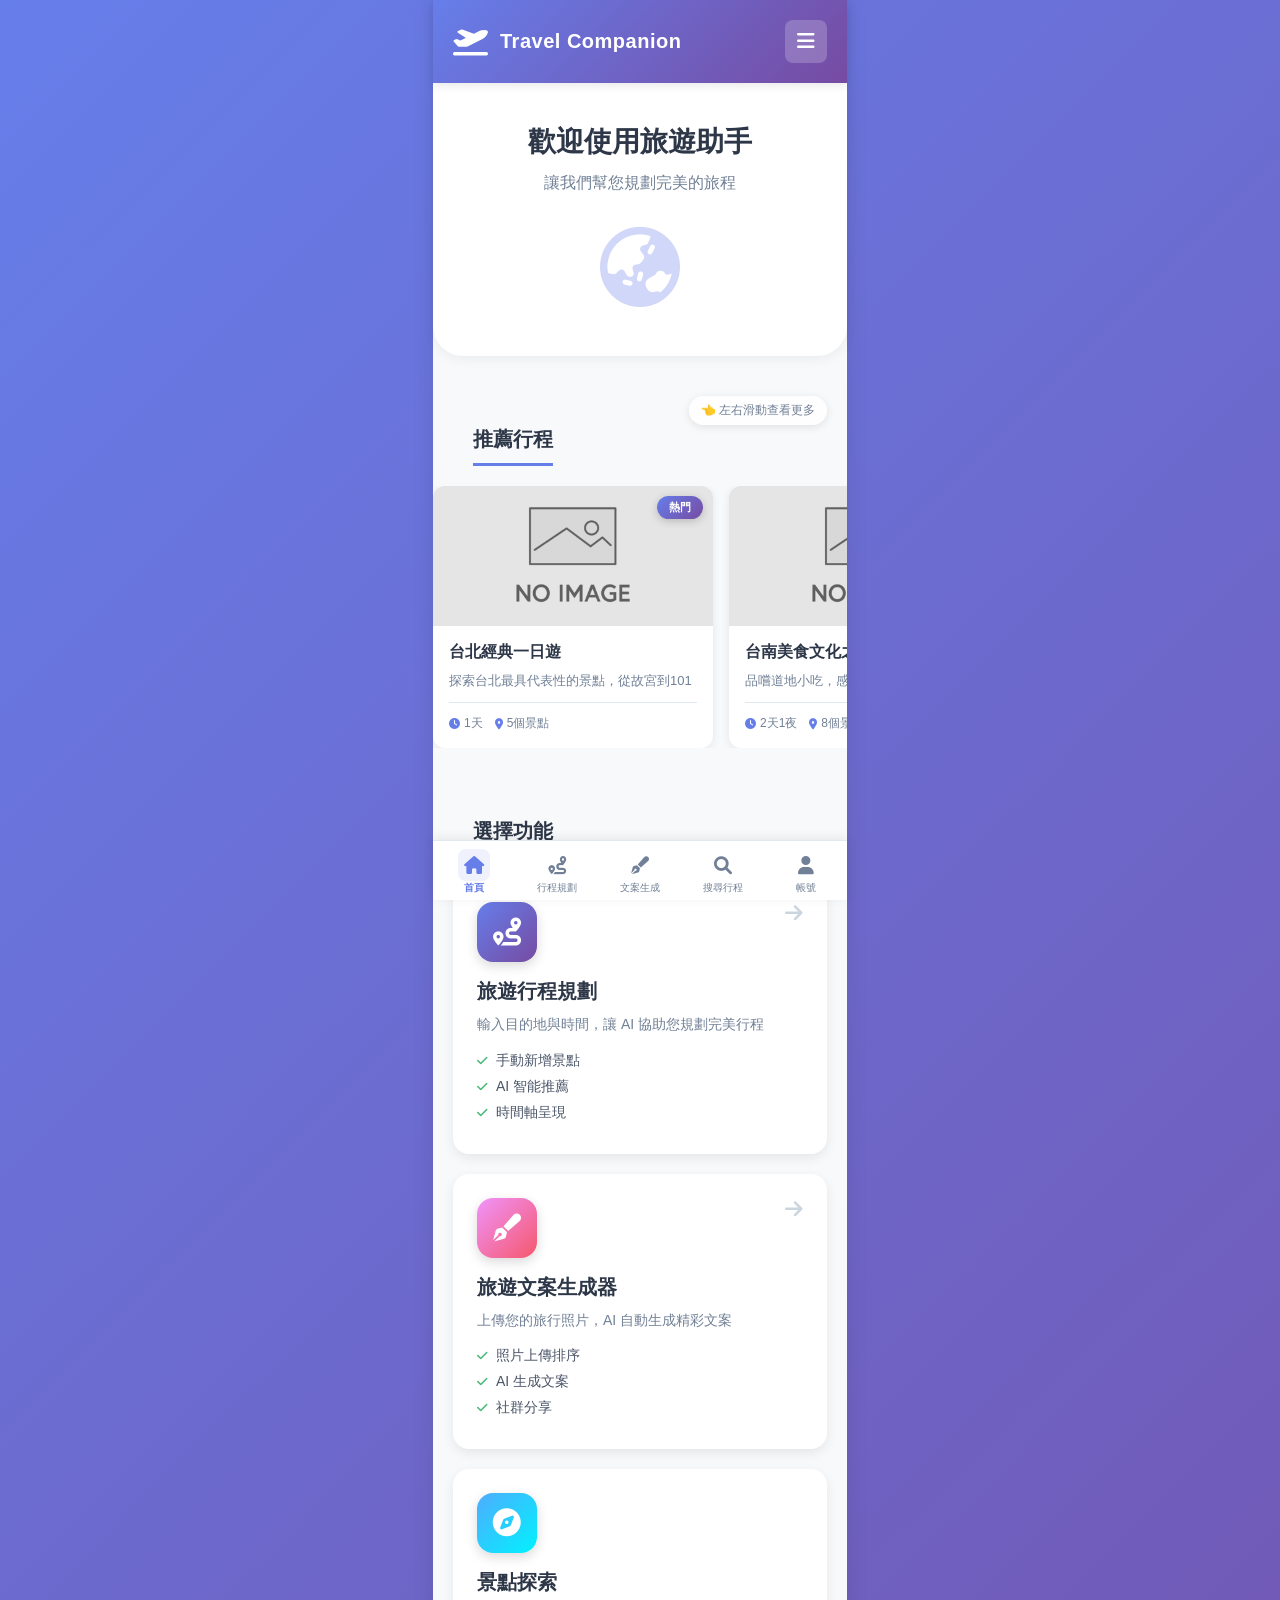
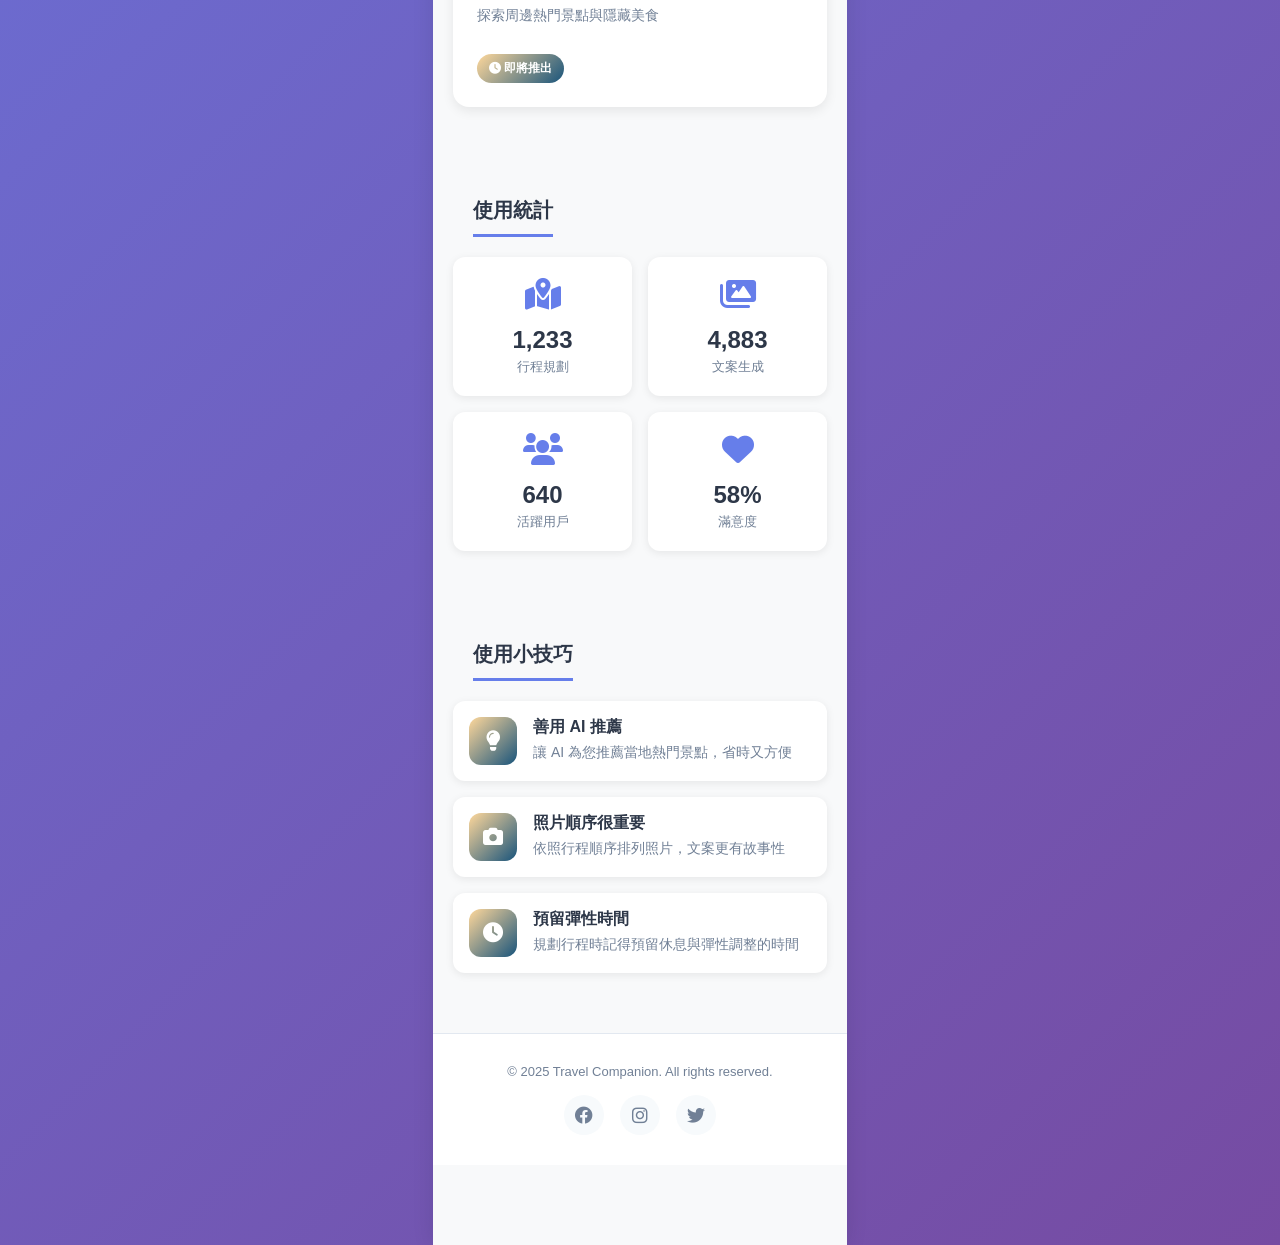
==== index.html @ 9a84eb07 "initial" ====
<!DOCTYPE html>
<html lang="zh-TW">
<head>
    <meta charset="UTF-8">
    <meta name="viewport" content="width=device-width, initial-scale=1.0">
    <title>旅遊助手 - Travel Companion</title>
    <link rel="stylesheet" href="index.css">
    <link href="https://cdnjs.cloudflare.com/ajax/libs/font-awesome/6.0.0/css/all.min.css" rel="stylesheet">
</head>
<body>
    <div class="app-container">
        <!-- Header -->
        <header class="app-header">
            <div class="header-content">
                <div class="logo">
                    <i class="fas fa-plane-departure"></i>
                    <h1>Travel Companion</h1>
                </div>
                <button class="menu-btn">
                    <i class="fas fa-bars"></i>
                </button>
            </div>
        </header>

        <!-- Welcome Section -->
        <section class="welcome-section">
            <div class="welcome-content">
                <h2>歡迎使用旅遊助手</h2>
                <p>讓我們幫您規劃完美的旅程</p>
            </div>
            <div class="welcome-image">
                <i class="fas fa-globe-asia"></i>
            </div>
        </section>

        <!-- Recommended Itineraries Section -->
        <section class="recommended-section">
            <h3 class="section-title">推薦行程</h3>
            <div class="itinerary-cards">
                <!-- Itinerary Card 1 -->
                <div class="itinerary-card">
                    <div class="itinerary-image">
                        <!-- 圖片路徑：可修改為 images/taipei.jpg -->
                        <img src="default.jpeg" alt="台北一日遊">
                        <div class="itinerary-badge">熱門</div>
                    </div>
                    <div class="itinerary-content">
                        <h4>台北經典一日遊</h4>
                        <p class="itinerary-desc">探索台北最具代表性的景點，從故宮到101</p>
                        <div class="itinerary-info">
                            <span class="info-item">
                                <i class="fas fa-clock"></i>
                                1天
                            </span>
                            <span class="info-item">
                                <i class="fas fa-map-marker-alt"></i>
                                5個景點
                            </span>
                        </div>
                    </div>
                </div>

                <!-- Itinerary Card 2 -->
                <div class="itinerary-card">
                    <div class="itinerary-image">
                        <!-- 圖片路徑：可修改為 images/tainan.jpg -->
                        <img src="default.jpeg" alt="台南美食之旅">
                        <div class="itinerary-badge new">新推薦</div>
                    </div>
                    <div class="itinerary-content">
                        <h4>台南美食文化之旅</h4>
                        <p class="itinerary-desc">品嚐道地小吃，感受古都文化魅力</p>
                        <div class="itinerary-info">
                            <span class="info-item">
                                <i class="fas fa-clock"></i>
                                2天1夜
                            </span>
                            <span class="info-item">
                                <i class="fas fa-map-marker-alt"></i>
                                8個景點
                            </span>
                        </div>
                    </div>
                </div>

                <!-- Itinerary Card 3 -->
                <div class="itinerary-card">
                    <div class="itinerary-image">
                        <!-- 圖片路徑：可修改為 images/hualien.jpg -->
                        <img src="default.jpeg" alt="花蓮太魯閣">
                        <div class="itinerary-badge">推薦</div>
                    </div>
                    <div class="itinerary-content">
                        <h4>花蓮太魯閣壯遊</h4>
                        <p class="itinerary-desc">欣賞東台灣的壯麗山水與自然奇景</p>
                        <div class="itinerary-info">
                            <span class="info-item">
                                <i class="fas fa-clock"></i>
                                3天2夜
                            </span>
                            <span class="info-item">
                                <i class="fas fa-map-marker-alt"></i>
                                6個景點
                            </span>
                        </div>
                    </div>
                </div>

                <!-- Itinerary Card 4 -->
                <div class="itinerary-card">
                    <div class="itinerary-image">
                        <!-- 圖片路徑：可修改為 images/alishan.jpg -->
                        <img src="default.jpeg" alt="阿里山日出">
                    </div>
                    <div class="itinerary-content">
                        <h4>阿里山賞日出之旅</h4>
                        <p class="itinerary-desc">在雲海中迎接第一道曙光</p>
                        <div class="itinerary-info">
                            <span class="info-item">
                                <i class="fas fa-clock"></i>
                                2天1夜
                            </span>
                            <span class="info-item">
                                <i class="fas fa-map-marker-alt"></i>
                                4個景點
                            </span>
                        </div>
                    </div>
                </div>

                <!-- Itinerary Card 5 -->
                <div class="itinerary-card">
                    <div class="itinerary-image">
                        <!-- 圖片路徑：可修改為 images/kenting.jpg -->
                        <img src="default.jpeg" alt="墾丁海灘">
                        <div class="itinerary-badge">熱門</div>
                    </div>
                    <div class="itinerary-content">
                        <h4>墾丁陽光沙灘</h4>
                        <p class="itinerary-desc">享受南台灣的熱情陽光與碧海藍天</p>
                        <div class="itinerary-info">
                            <span class="info-item">
                                <i class="fas fa-clock"></i>
                                3天2夜
                            </span>
                            <span class="info-item">
                                <i class="fas fa-map-marker-alt"></i>
                                7個景點
                            </span>
                        </div>
                    </div>
                </div>

                <!-- Itinerary Card 6 -->
                <div class="itinerary-card">
                    <div class="itinerary-image">
                        <!-- 圖片路徑：可修改為 images/sunmoon.jpg -->
                        <img src="default.jpeg" alt="日月潭">
                    </div>
                    <div class="itinerary-content">
                        <h4>日月潭環湖之旅</h4>
                        <p class="itinerary-desc">騎行環湖步道，體驗湖光山色</p>
                        <div class="itinerary-info">
                            <span class="info-item">
                                <i class="fas fa-clock"></i>
                                1天
                            </span>
                            <span class="info-item">
                                <i class="fas fa-map-marker-alt"></i>
                                3個景點
                            </span>
                        </div>
                    </div>
                </div>
            </div>
        </section>

        <!-- Feature Cards -->
        <section class="features-section">
            <h3 class="section-title">選擇功能</h3>
            
            <div class="feature-cards">
                <!-- Trip Planning Card -->
                <div class="feature-card" onclick="navigateTo('plan.html')">
                    <div class="card-icon planning">
                        <i class="fas fa-route"></i>
                    </div>
                    <div class="card-content">
                        <h4>旅遊行程規劃</h4>
                        <p>輸入目的地與時間，讓 AI 協助您規劃完美行程</p>
                        <ul class="feature-list">
                            <li><i class="fas fa-check"></i> 手動新增景點</li>
                            <li><i class="fas fa-check"></i> AI 智能推薦</li>
                            <li><i class="fas fa-check"></i> 時間軸呈現</li>
                        </ul>
                    </div>
                    <div class="card-arrow">
                        <i class="fas fa-arrow-right"></i>
                    </div>
                </div>

                <!-- Content Generator Card -->
                <div class="feature-card" onclick="navigateTo('write.html')">
                    <div class="card-icon writing">
                        <i class="fas fa-pen-fancy"></i>
                    </div>
                    <div class="card-content">
                        <h4>旅遊文案生成器</h4>
                        <p>上傳您的旅行照片，AI 自動生成精彩文案</p>
                        <ul class="feature-list">
                            <li><i class="fas fa-check"></i> 照片上傳排序</li>
                            <li><i class="fas fa-check"></i> AI 生成文案</li>
                            <li><i class="fas fa-check"></i> 社群分享</li>
                        </ul>
                    </div>
                    <div class="card-arrow">
                        <i class="fas fa-arrow-right"></i>
                    </div>
                </div>

                <!-- Coming Soon Card -->
                <div class="feature-card coming-soon">
                    <div class="card-icon explore">
                        <i class="fas fa-compass"></i>
                    </div>
                    <div class="card-content">
                        <h4>景點探索</h4>
                        <p>探索周邊熱門景點與隱藏美食</p>
                        <div class="coming-soon-badge">
                            <i class="fas fa-clock"></i> 即將推出
                        </div>
                    </div>
                </div>
            </div>
        </section>

        <!-- Quick Stats -->
        <section class="stats-section">
            <h3 class="section-title">使用統計</h3>
            <div class="stats-grid">
                <div class="stat-card">
                    <div class="stat-icon">
                        <i class="fas fa-map-marked-alt"></i>
                    </div>
                    <div class="stat-number">1,234</div>
                    <div class="stat-label">行程規劃</div>
                </div>
                
                <div class="stat-card">
                    <div class="stat-icon">
                        <i class="fas fa-images"></i>
                    </div>
                    <div class="stat-number">5,678</div>
                    <div class="stat-label">文案生成</div>
                </div>
                
                <div class="stat-card">
                    <div class="stat-icon">
                        <i class="fas fa-users"></i>
                    </div>
                    <div class="stat-number">890</div>
                    <div class="stat-label">活躍用戶</div>
                </div>
                
                <div class="stat-card">
                    <div class="stat-icon">
                        <i class="fas fa-heart"></i>
                    </div>
                    <div class="stat-number">98%</div>
                    <div class="stat-label">滿意度</div>
                </div>
            </div>
        </section>

        <!-- Tips Section -->
        <section class="tips-section">
            <h3 class="section-title">使用小技巧</h3>
            <div class="tips-container">
                <div class="tip-item">
                    <div class="tip-icon">
                        <i class="fas fa-lightbulb"></i>
                    </div>
                    <div class="tip-content">
                        <h5>善用 AI 推薦</h5>
                        <p>讓 AI 為您推薦當地熱門景點，省時又方便</p>
                    </div>
                </div>
                
                <div class="tip-item">
                    <div class="tip-icon">
                        <i class="fas fa-camera"></i>
                    </div>
                    <div class="tip-content">
                        <h5>照片順序很重要</h5>
                        <p>依照行程順序排列照片，文案更有故事性</p>
                    </div>
                </div>
                
                <div class="tip-item">
                    <div class="tip-icon">
                        <i class="fas fa-clock"></i>
                    </div>
                    <div class="tip-content">
                        <h5>預留彈性時間</h5>
                        <p>規劃行程時記得預留休息與彈性調整的時間</p>
                    </div>
                </div>
            </div>
        </section>

        <!-- Footer -->
        <footer class="app-footer">
            <div class="footer-content">
                <p>&copy; 2025 Travel Companion. All rights reserved.</p>
                <div class="footer-links">
                    <a href="#"><i class="fab fa-facebook"></i></a>
                    <a href="#"><i class="fab fa-instagram"></i></a>
                    <a href="#"><i class="fab fa-twitter"></i></a>
                </div>
            </div>
        </footer>

    </div>

    <!-- Bottom Navigation -->
    <nav class="bottom-nav">
        <div class="nav-item" data-page="home">
            <div class="nav-icon">
                <i class="fas fa-home"></i>
            </div>
            <div class="nav-label">首頁</div>
        </div>
        <div class="nav-item" data-page="plan">
            <div class="nav-icon">
                <i class="fas fa-route"></i>
            </div>
            <div class="nav-label">行程規劃</div>
        </div>
        <div class="nav-item" data-page="write">
            <div class="nav-icon">
                <i class="fas fa-pen-fancy"></i>
            </div>
            <div class="nav-label">文案生成</div>
        </div>
        <div class="nav-item" data-page="search">
            <div class="nav-icon">
                <i class="fas fa-search"></i>
            </div>
            <div class="nav-label">搜尋行程</div>
        </div>
        <div class="nav-item" data-page="account">
            <div class="nav-icon">
                <i class="fas fa-user"></i>
            </div>
            <div class="nav-label">帳號</div>
        </div>
    </nav>

    <script src="index.js"></script>
</body>
</html>
---- index.css ----
/* Reset and Base Styles */
* {
    margin: 0;
    padding: 0;
    box-sizing: border-box;
}

body {
    font-family: -apple-system, BlinkMacSystemFont, 'Segoe UI', 'Roboto', sans-serif;
    background: linear-gradient(135deg, #667eea 0%, #764ba2 100%);
    min-height: 100vh;
    color: #333;
    overflow-x: hidden;
}

.app-container {
    max-width: 414px;
    margin: 0 auto;
    background: #f8f9fa;
    min-height: 100vh;
    box-shadow: 0 0 20px rgba(0, 0, 0, 0.1);
    position: relative;
}

/* Header Styles */
.app-header {
    background: linear-gradient(135deg, #667eea 0%, #764ba2 100%);
    color: white;
    padding: 20px;
    position: sticky;
    top: 0;
    z-index: 100;
    box-shadow: 0 2px 10px rgba(0, 0, 0, 0.1);
}

.header-content {
    display: flex;
    align-items: center;
    justify-content: space-between;
}

.logo {
    display: flex;
    align-items: center;
    gap: 12px;
}

.logo i {
    font-size: 28px;
    animation: float 3s ease-in-out infinite;
}

@keyframes float {
    0%, 100% {
        transform: translateY(0px);
    }
    50% {
        transform: translateY(-10px);
    }
}

.logo h1 {
    font-size: 20px;
    font-weight: 700;
    letter-spacing: 0.5px;
}

.menu-btn {
    background: rgba(255, 255, 255, 0.2);
    border: none;
    color: white;
    font-size: 20px;
    padding: 10px 12px;
    border-radius: 8px;
    cursor: pointer;
    transition: all 0.2s;
}

.menu-btn:hover {
    background: rgba(255, 255, 255, 0.3);
}

/* Welcome Section */
.welcome-section {
    background: white;
    padding: 40px 20px;
    text-align: center;
    border-radius: 0 0 30px 30px;
    box-shadow: 0 4px 12px rgba(0, 0, 0, 0.05);
}

.welcome-content h2 {
    font-size: 28px;
    color: #2d3748;
    margin-bottom: 12px;
    font-weight: 700;
}

.welcome-content p {
    font-size: 16px;
    color: #718096;
    margin-bottom: 30px;
}

.welcome-image {
    font-size: 80px;
    color: #667eea;
    opacity: 0.3;
    animation: rotate 20s linear infinite;
}

@keyframes rotate {
    from {
        transform: rotate(0deg);
    }
    to {
        transform: rotate(360deg);
    }
}

/* Section Title */
.section-title {
    font-size: 20px;
    font-weight: 700;
    color: #2d3748;
    margin: 30px 20px 20px;
    padding-bottom: 10px;
    border-bottom: 3px solid #667eea;
    display: inline-block;
}

/* Feature Cards Section */
.features-section {
    padding: 20px;
}

.feature-cards {
    display: flex;
    flex-direction: column;
    gap: 20px;
}

.feature-card {
    background: white;
    border-radius: 16px;
    padding: 24px;
    box-shadow: 0 4px 12px rgba(0, 0, 0, 0.08);
    cursor: pointer;
    transition: all 0.3s ease;
    position: relative;
    overflow: hidden;
}

.feature-card::before {
    content: '';
    position: absolute;
    top: 0;
    left: 0;
    width: 4px;
    height: 100%;
    background: linear-gradient(to bottom, #667eea, #764ba2);
    transform: scaleY(0);
    transition: transform 0.3s ease;
}

.feature-card:hover {
    transform: translateY(-4px);
    box-shadow: 0 8px 24px rgba(0, 0, 0, 0.12);
}

.feature-card:hover::before {
    transform: scaleY(1);
}

.feature-card.coming-soon {
    opacity: 0.7;
    cursor: not-allowed;
}

.feature-card.coming-soon:hover {
    transform: none;
}

.card-icon {
    width: 60px;
    height: 60px;
    border-radius: 16px;
    display: flex;
    align-items: center;
    justify-content: center;
    font-size: 28px;
    margin-bottom: 16px;
    color: white;
    box-shadow: 0 4px 12px rgba(0, 0, 0, 0.15);
}

.card-icon.planning {
    background: linear-gradient(135deg, #667eea 0%, #764ba2 100%);
}

.card-icon.writing {
    background: linear-gradient(135deg, #f093fb 0%, #f5576c 100%);
}

.card-icon.explore {
    background: linear-gradient(135deg, #4facfe 0%, #00f2fe 100%);
}

.card-content h4 {
    font-size: 20px;
    color: #2d3748;
    margin-bottom: 8px;
    font-weight: 700;
}

.card-content p {
    font-size: 14px;
    color: #718096;
    line-height: 1.6;
    margin-bottom: 16px;
}

.feature-list {
    list-style: none;
    padding: 0;
}

.feature-list li {
    font-size: 14px;
    color: #4a5568;
    margin-bottom: 8px;
    display: flex;
    align-items: center;
    gap: 8px;
}

.feature-list li i {
    color: #48bb78;
    font-size: 12px;
}

.card-arrow {
    position: absolute;
    top: 24px;
    right: 24px;
    font-size: 20px;
    color: #cbd5e0;
    transition: all 0.3s;
}

.feature-card:hover .card-arrow {
    color: #667eea;
    transform: translateX(4px);
}

.coming-soon-badge {
    display: inline-block;
    background: linear-gradient(135deg, #ffd89b 0%, #19547b 100%);
    color: white;
    padding: 6px 12px;
    border-radius: 20px;
    font-size: 12px;
    font-weight: 600;
    margin-top: 12px;
}

/* Stats Section */
.stats-section {
    padding: 20px;
    margin-top: 20px;
}

.stats-grid {
    display: grid;
    grid-template-columns: repeat(2, 1fr);
    gap: 16px;
}

.stat-card {
    background: white;
    border-radius: 12px;
    padding: 20px;
    text-align: center;
    box-shadow: 0 2px 8px rgba(0, 0, 0, 0.08);
    transition: all 0.3s;
}

.stat-card:hover {
    transform: translateY(-2px);
    box-shadow: 0 4px 12px rgba(0, 0, 0, 0.12);
}

.stat-icon {
    font-size: 32px;
    color: #667eea;
    margin-bottom: 12px;
}

.stat-number {
    font-size: 24px;
    font-weight: 700;
    color: #2d3748;
    margin-bottom: 4px;
}

.stat-label {
    font-size: 13px;
    color: #718096;
}

/* Recommended Itineraries Section */
.recommended-section {
    padding: 20px;
    margin-top: 20px;
    position: relative;
}

.recommended-section::after {
    content: '👈 左右滑動查看更多';
    position: absolute;
    top: 20px;
    right: 20px;
    font-size: 12px;
    color: #718096;
    background: rgba(255, 255, 255, 0.9);
    padding: 6px 12px;
    border-radius: 20px;
    box-shadow: 0 2px 8px rgba(0, 0, 0, 0.1);
    pointer-events: none;
    animation: pulse 2s infinite;
    display: block;
}

@media (max-width: 768px) {
    .recommended-section::after {
        content: '👆 左右滑動';
        top: auto;
        bottom: -40px;
        right: 50%;
        transform: translateX(50%);
        font-size: 11px;
    }
}

.itinerary-cards {
    display: flex;
    gap: 16px;
    overflow-x: auto;
    scroll-behavior: smooth;
    padding: 0 20px;
    margin: 0 -20px;
    /* 隱藏滾動條但保持功能 */
    scrollbar-width: none; /* Firefox */
    -ms-overflow-style: none; /* IE and Edge */
    /* 改善觸摸滾動體驗 */
    -webkit-overflow-scrolling: touch;
    scroll-snap-type: x mandatory;
}

.itinerary-cards::-webkit-scrollbar {
    display: none; /* Chrome, Safari and Opera */
}

.itinerary-card {
    background: white;
    border-radius: 12px;
    overflow: hidden;
    box-shadow: 0 2px 8px rgba(0, 0, 0, 0.08);
    transition: all 0.3s;
    cursor: pointer;
    animation: fadeIn 0.6s ease-out backwards;
    flex: 0 0 280px; /* 固定寬度，讓卡片更寬 */
    min-width: 280px;
    /* 改善觸摸體驗 */
    scroll-snap-align: start;
    user-select: none;
    -webkit-user-select: none;
}

.itinerary-card:hover {
    transform: translateY(-4px);
    box-shadow: 0 6px 16px rgba(0, 0, 0, 0.15);
}

.itinerary-image {
    position: relative;
    width: 100%;
    height: 140px;
    overflow: hidden;
}

.itinerary-image img {
    width: 100%;
    height: 100%;
    object-fit: cover;
    transition: transform 0.3s;
}

.itinerary-card:hover .itinerary-image img {
    transform: scale(1.1);
}

.itinerary-badge {
    position: absolute;
    top: 10px;
    right: 10px;
    background: linear-gradient(135deg, #667eea 0%, #764ba2 100%);
    color: white;
    padding: 4px 12px;
    border-radius: 12px;
    font-size: 11px;
    font-weight: 600;
    box-shadow: 0 2px 8px rgba(0, 0, 0, 0.2);
}

.itinerary-badge.new {
    background: linear-gradient(135deg, #f093fb 0%, #f5576c 100%);
}

.itinerary-content {
    padding: 16px;
}

.itinerary-content h4 {
    font-size: 16px;
    color: #2d3748;
    margin-bottom: 8px;
    font-weight: 700;
    line-height: 1.3;
}

.itinerary-desc {
    font-size: 13px;
    color: #718096;
    line-height: 1.5;
    margin-bottom: 12px;
    /* 現代瀏覽器支援 */
    display: -webkit-box;
    -webkit-line-clamp: 2;
    -webkit-box-orient: vertical;
    /* Firefox 備用 */
    display: -moz-box;
    -moz-box-orient: vertical;
    /* 標準屬性 (未來支援) */
    line-clamp: 2;
    box-orient: vertical;
    overflow: hidden;
    /* 確保文字截斷正常工作 */
    word-wrap: break-word;
    hyphens: auto;
}

.itinerary-info {
    display: flex;
    gap: 12px;
    padding-top: 12px;
    border-top: 1px solid #e2e8f0;
}

.info-item {
    display: flex;
    align-items: center;
    gap: 4px;
    font-size: 12px;
    color: #718096;
}

.info-item i {
    color: #667eea;
    font-size: 11px;
}

/* Animation delays for itinerary cards */
.itinerary-card:nth-child(1) {
    animation-delay: 0.1s;
}

.itinerary-card:nth-child(2) {
    animation-delay: 0.2s;
}

.itinerary-card:nth-child(3) {
    animation-delay: 0.3s;
}

.itinerary-card:nth-child(4) {
    animation-delay: 0.4s;
}

.itinerary-card:nth-child(5) {
    animation-delay: 0.5s;
}

.itinerary-card:nth-child(6) {
    animation-delay: 0.6s;
}

/* Tips Section */
.tips-section {
    padding: 20px;
    margin-top: 20px;
}

.tips-container {
    display: flex;
    flex-direction: column;
    gap: 16px;
}

.tip-item {
    background: white;
    border-radius: 12px;
    padding: 16px;
    display: flex;
    gap: 16px;
    box-shadow: 0 2px 8px rgba(0, 0, 0, 0.08);
    transition: all 0.3s;
}

.tip-item:hover {
    transform: translateX(4px);
    box-shadow: 0 4px 12px rgba(0, 0, 0, 0.12);
}

.tip-icon {
    width: 48px;
    height: 48px;
    background: linear-gradient(135deg, #ffd89b 0%, #19547b 100%);
    border-radius: 12px;
    display: flex;
    align-items: center;
    justify-content: center;
    font-size: 20px;
    color: white;
    flex-shrink: 0;
}

.tip-content h5 {
    font-size: 16px;
    color: #2d3748;
    margin-bottom: 4px;
    font-weight: 600;
}

.tip-content p {
    font-size: 14px;
    color: #718096;
    line-height: 1.5;
}

/* Footer */
.app-footer {
    background: white;
    padding: 30px 20px;
    margin-top: 40px;
    border-top: 1px solid #e2e8f0;
}

.footer-content {
    text-align: center;
}

.footer-content p {
    font-size: 13px;
    color: #718096;
    margin-bottom: 16px;
}

.footer-links {
    display: flex;
    justify-content: center;
    gap: 16px;
}

.footer-links a {
    width: 40px;
    height: 40px;
    background: #f7fafc;
    border-radius: 50%;
    display: flex;
    align-items: center;
    justify-content: center;
    font-size: 18px;
    color: #718096;
    text-decoration: none;
    transition: all 0.3s;
}

.footer-links a:hover {
    background: linear-gradient(135deg, #667eea 0%, #764ba2 100%);
    color: white;
    transform: translateY(-2px);
}

/* Animations */
@keyframes fadeIn {
    from {
        opacity: 0;
        transform: translateY(20px);
    }
    to {
        opacity: 1;
        transform: translateY(0);
    }
}

.feature-card,
.stat-card,
.tip-item {
    animation: fadeIn 0.6s ease-out backwards;
}

.feature-card:nth-child(1) {
    animation-delay: 0.1s;
}

.feature-card:nth-child(2) {
    animation-delay: 0.2s;
}

.feature-card:nth-child(3) {
    animation-delay: 0.3s;
}

.stat-card:nth-child(1) {
    animation-delay: 0.1s;
}

.stat-card:nth-child(2) {
    animation-delay: 0.2s;
}

.stat-card:nth-child(3) {
    animation-delay: 0.3s;
}

.stat-card:nth-child(4) {
    animation-delay: 0.4s;
}

.tip-item:nth-child(1) {
    animation-delay: 0.1s;
}

.tip-item:nth-child(2) {
    animation-delay: 0.2s;
}

.tip-item:nth-child(3) {
    animation-delay: 0.3s;
}

/* Responsive Design */
@media (max-width: 480px) {
    .app-container {
        max-width: 100%;
    }
    
    .welcome-content h2 {
        font-size: 24px;
    }
    
    .welcome-image {
        font-size: 60px;
    }
    
    .card-content h4 {
        font-size: 18px;
    }
    
    .stats-grid {
        grid-template-columns: 1fr;
    }
    
    .stat-card {
        padding: 16px;
    }
    
    .itinerary-cards {
        grid-template-columns: 1fr;
        gap: 12px;
        overflow-x: auto;
        scroll-behavior: smooth;
        padding: 0 20px;
        margin: 0 -20px;
        /* 手機版保持橫向滾動 */
        scrollbar-width: none;
        -ms-overflow-style: none;
    }
    
    .itinerary-cards::-webkit-scrollbar {
        display: none;
    }
    
    .itinerary-card {
        flex: 0 0 240px;
        min-width: 240px;
        scroll-snap-align: start;
    }
    
    .itinerary-image {
        height: 160px;
    }
}

/* Loading Animation */
@keyframes spin {
    from {
        transform: rotate(0deg);
    }
    to {
        transform: rotate(360deg);
    }
}

/* Pulse Effect */
@keyframes pulse {
    0%, 100% {
        opacity: 1;
    }
    50% {
        opacity: 0.7;
    }
}

/* Scroll Behavior */
html {
    scroll-behavior: smooth;
}

/* Selection Style */
::selection {
    background: #667eea;
    color: white;
}

::-moz-selection {
    background: #667eea;
    color: white;
}

/* Bottom Navigation */
.bottom-nav {
    position: fixed;
    bottom: 0;
    left: 50%;
    transform: translateX(-50%);
    width: 100%;
    max-width: 414px;
    background: white;
    border-top: 1px solid #e2e8f0;
    box-shadow: 0 -2px 10px rgba(0, 0, 0, 0.08);
    z-index: 10000;
    display: flex;
    justify-content: space-around;
    align-items: center;
    padding: 8px 0;
    height: 60px;
}

.nav-item {
    display: flex;
    flex-direction: column;
    align-items: center;
    justify-content: center;
    padding: 4px;
    cursor: pointer;
    transition: all 0.2s;
    border-radius: 8px;
    min-width: 60px;
    position: relative;
}

.nav-item:hover {
    background: rgba(102, 126, 234, 0.1);
}

.nav-item.active {
    color: #667eea;
}

.nav-item.active .nav-icon {
    background: rgba(102, 126, 234, 0.1);
    color: #667eea;
}

.nav-icon {
    width: 32px;
    height: 32px;
    border-radius: 8px;
    display: flex;
    align-items: center;
    justify-content: center;
    font-size: 18px;
    color: #718096;
    transition: all 0.2s;
    margin-bottom: 2px;
}

.nav-label {
    font-size: 10px;
    color: #718096;
    font-weight: 500;
    text-align: center;
    line-height: 1;
    transition: all 0.2s;
}

.nav-item.active .nav-label {
    color: #667eea;
    font-weight: 600;
}

/* Adjust body padding for bottom nav */
.app-container {
    padding-bottom: 80px; /* Space for bottom nav */
}

/* Responsive adjustments for bottom nav */
@media (max-width: 480px) {
    .bottom-nav {
        max-width: 100%;
        left: 50%;
        transform: translateX(-50%);
    }
    
    .nav-item {
        min-width: 50px;
    }
    
    .nav-icon {
        width: 28px;
        height: 28px;
        font-size: 16px;
    }
    
    .nav-label {
        font-size: 9px;
    }
}
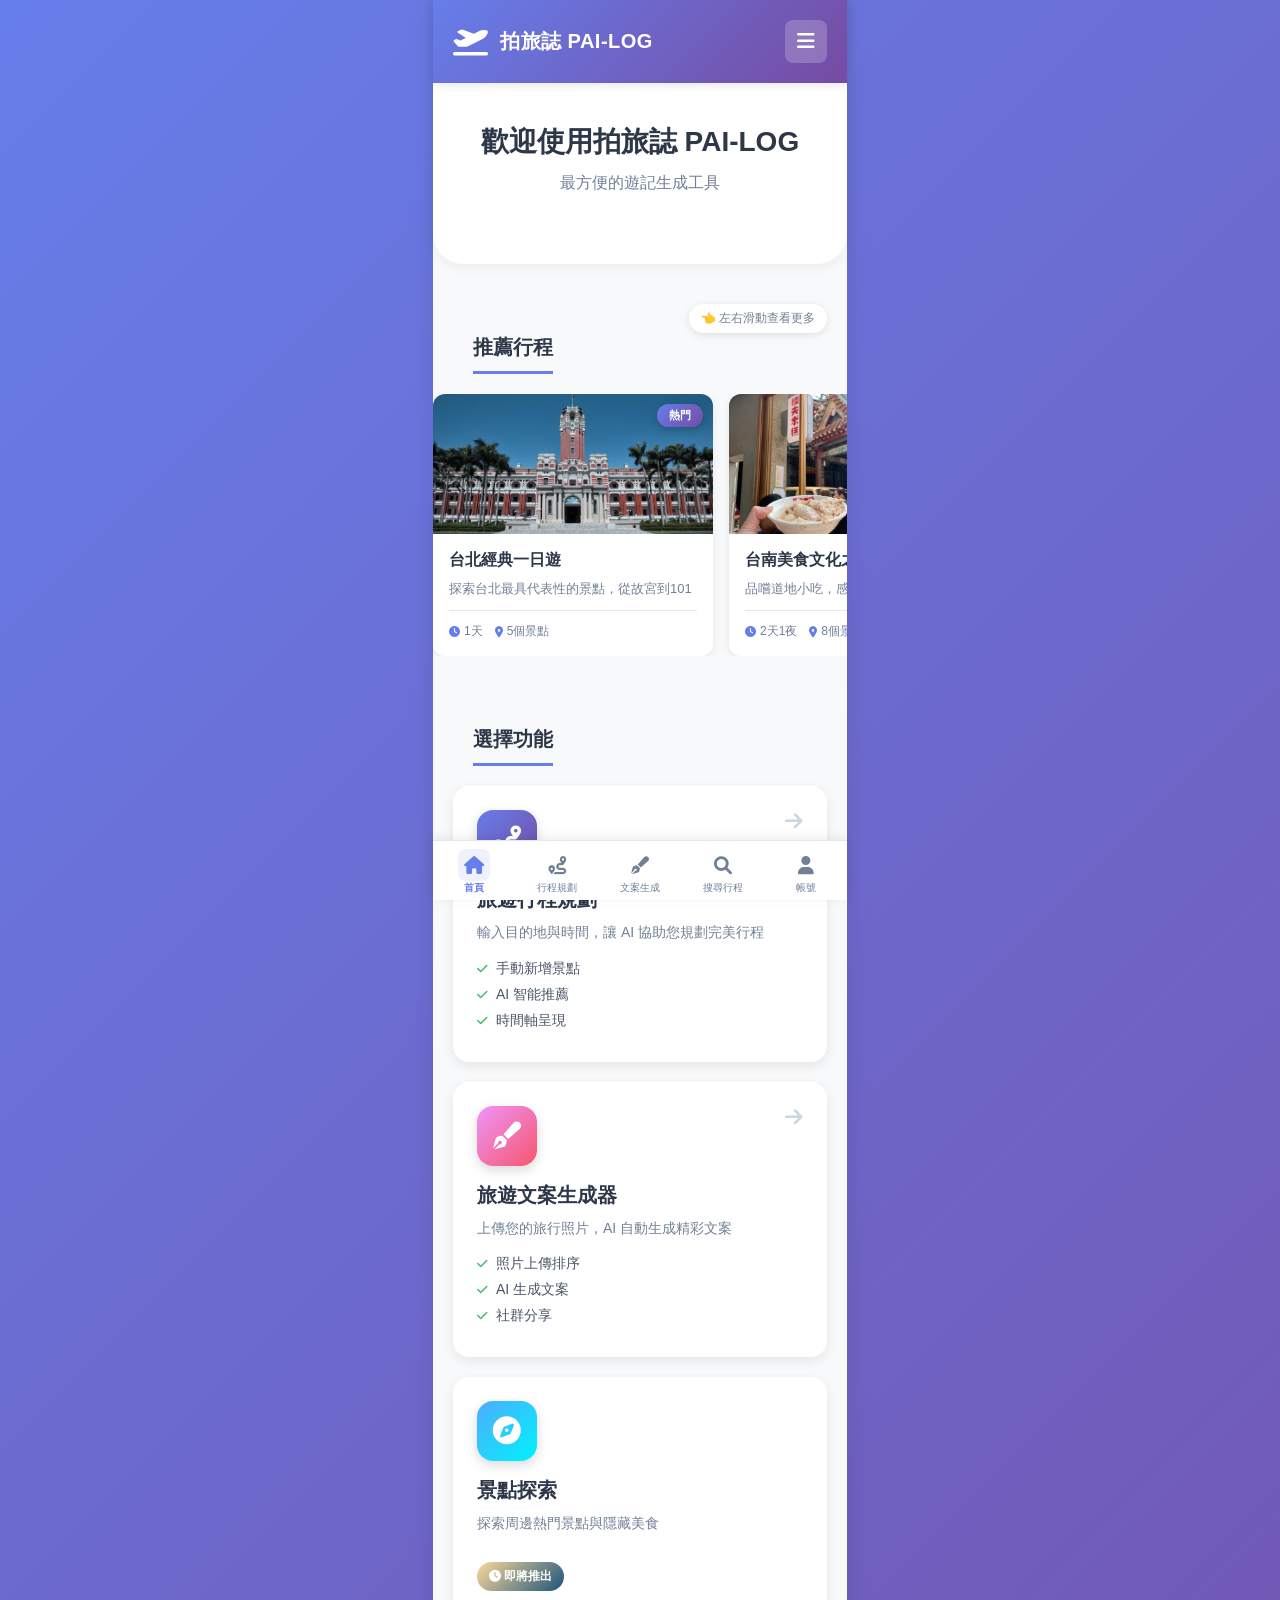
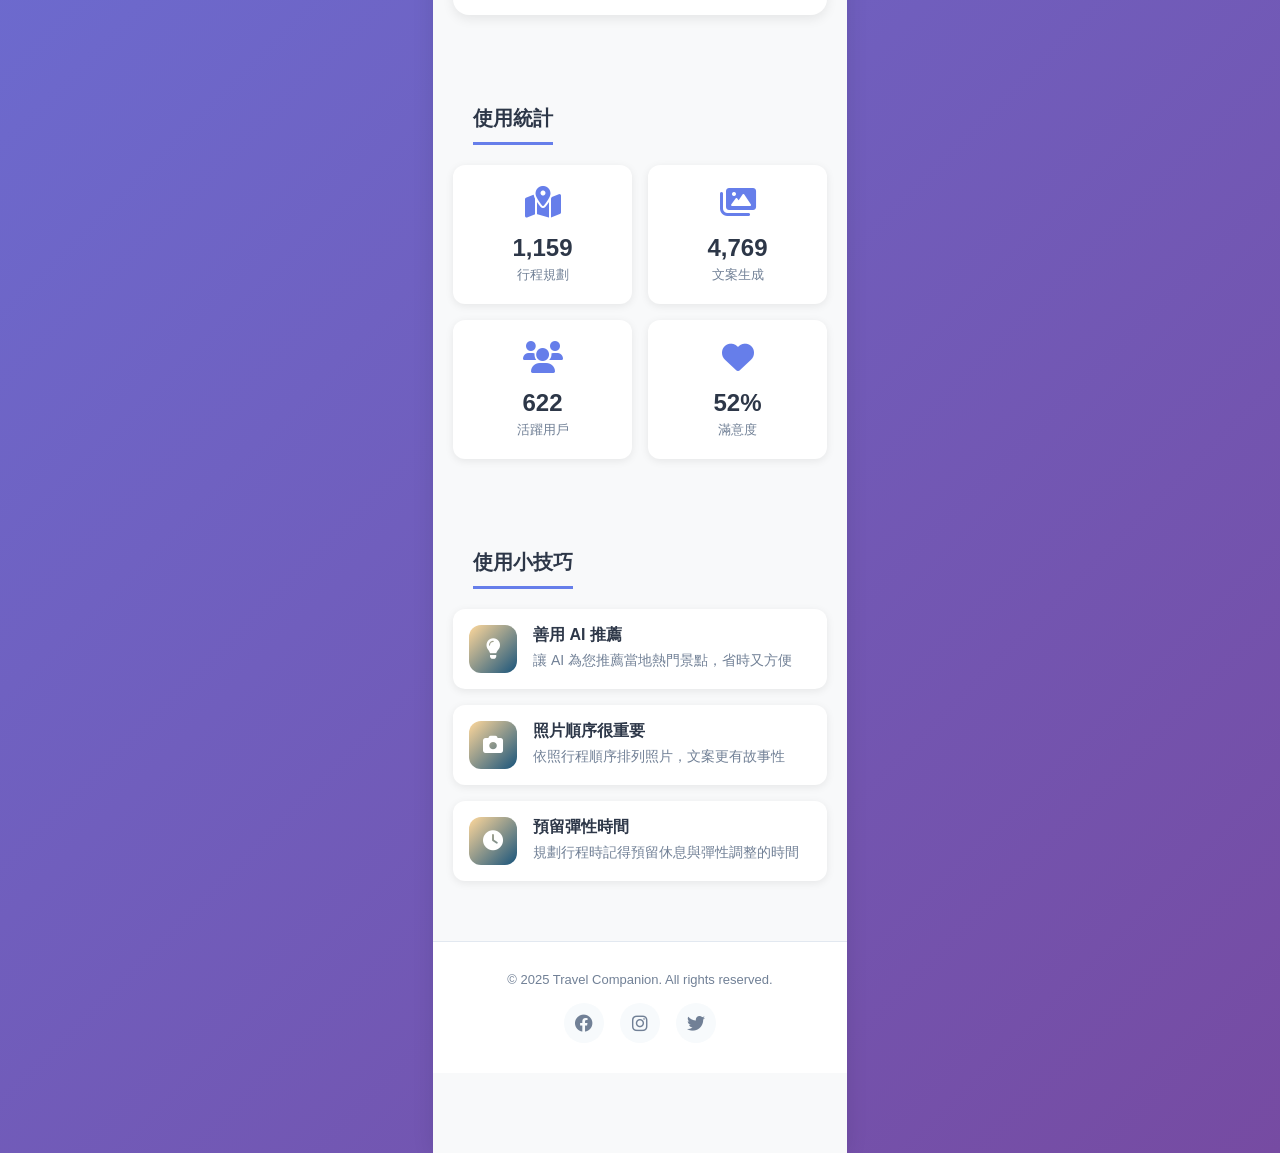
==== commit 1d553e70: "add demo" ====
--- a/index.html
+++ b/index.html
@@ -3,7 +3,7 @@
 <head>
     <meta charset="UTF-8">
     <meta name="viewport" content="width=device-width, initial-scale=1.0">
-    <title>旅遊助手 - Travel Companion</title>
+    <title>拍旅誌 PAI-LOG</title>
     <link rel="stylesheet" href="index.css">
     <link href="https://cdnjs.cloudflare.com/ajax/libs/font-awesome/6.0.0/css/all.min.css" rel="stylesheet">
 </head>
@@ -14,7 +14,7 @@
             <div class="header-content">
                 <div class="logo">
                     <i class="fas fa-plane-departure"></i>
-                    <h1>Travel Companion</h1>
+                    <h1>拍旅誌 PAI-LOG</h1>
                 </div>
                 <button class="menu-btn">
                     <i class="fas fa-bars"></i>
@@ -25,11 +25,8 @@
         <!-- Welcome Section -->
         <section class="welcome-section">
             <div class="welcome-content">
-                <h2>歡迎使用旅遊助手</h2>
-                <p>讓我們幫您規劃完美的旅程</p>
-            </div>
-            <div class="welcome-image">
-                <i class="fas fa-globe-asia"></i>
+                <h2>歡迎使用拍旅誌 PAI-LOG</h2>
+                <p>最方便的遊記生成工具</p>
             </div>
         </section>
 
@@ -41,7 +38,7 @@
                 <div class="itinerary-card">
                     <div class="itinerary-image">
                         <!-- 圖片路徑：可修改為 images/taipei.jpg -->
-                        <img src="default.jpeg" alt="台北一日遊">
+                        <img src="image/台北.jpg" alt="台北一日遊">
                         <div class="itinerary-badge">熱門</div>
                     </div>
                     <div class="itinerary-content">
@@ -64,7 +61,7 @@
                 <div class="itinerary-card">
                     <div class="itinerary-image">
                         <!-- 圖片路徑：可修改為 images/tainan.jpg -->
-                        <img src="default.jpeg" alt="台南美食之旅">
+                        <img src="image/台南.jpg" alt="台南美食之旅">
                         <div class="itinerary-badge new">新推薦</div>
                     </div>
                     <div class="itinerary-content">
@@ -87,7 +84,7 @@
                 <div class="itinerary-card">
                     <div class="itinerary-image">
                         <!-- 圖片路徑：可修改為 images/hualien.jpg -->
-                        <img src="default.jpeg" alt="花蓮太魯閣">
+                        <img src="image/太魯閣.jpg" alt="花蓮太魯閣">
                         <div class="itinerary-badge">推薦</div>
                     </div>
                     <div class="itinerary-content">
@@ -110,7 +107,7 @@
                 <div class="itinerary-card">
                     <div class="itinerary-image">
                         <!-- 圖片路徑：可修改為 images/alishan.jpg -->
-                        <img src="default.jpeg" alt="阿里山日出">
+                        <img src="image/阿里山.jpg" alt="阿里山日出">
                     </div>
                     <div class="itinerary-content">
                         <h4>阿里山賞日出之旅</h4>
@@ -132,7 +129,7 @@
                 <div class="itinerary-card">
                     <div class="itinerary-image">
                         <!-- 圖片路徑：可修改為 images/kenting.jpg -->
-                        <img src="default.jpeg" alt="墾丁海灘">
+                        <img src="image/墾丁.jpg" alt="墾丁海灘">
                         <div class="itinerary-badge">熱門</div>
                     </div>
                     <div class="itinerary-content">
@@ -155,7 +152,7 @@
                 <div class="itinerary-card">
                     <div class="itinerary-image">
                         <!-- 圖片路徑：可修改為 images/sunmoon.jpg -->
-                        <img src="default.jpeg" alt="日月潭">
+                        <img src="image/日月潭.jpg" alt="日月潭">
                     </div>
                     <div class="itinerary-content">
                         <h4>日月潭環湖之旅</h4>
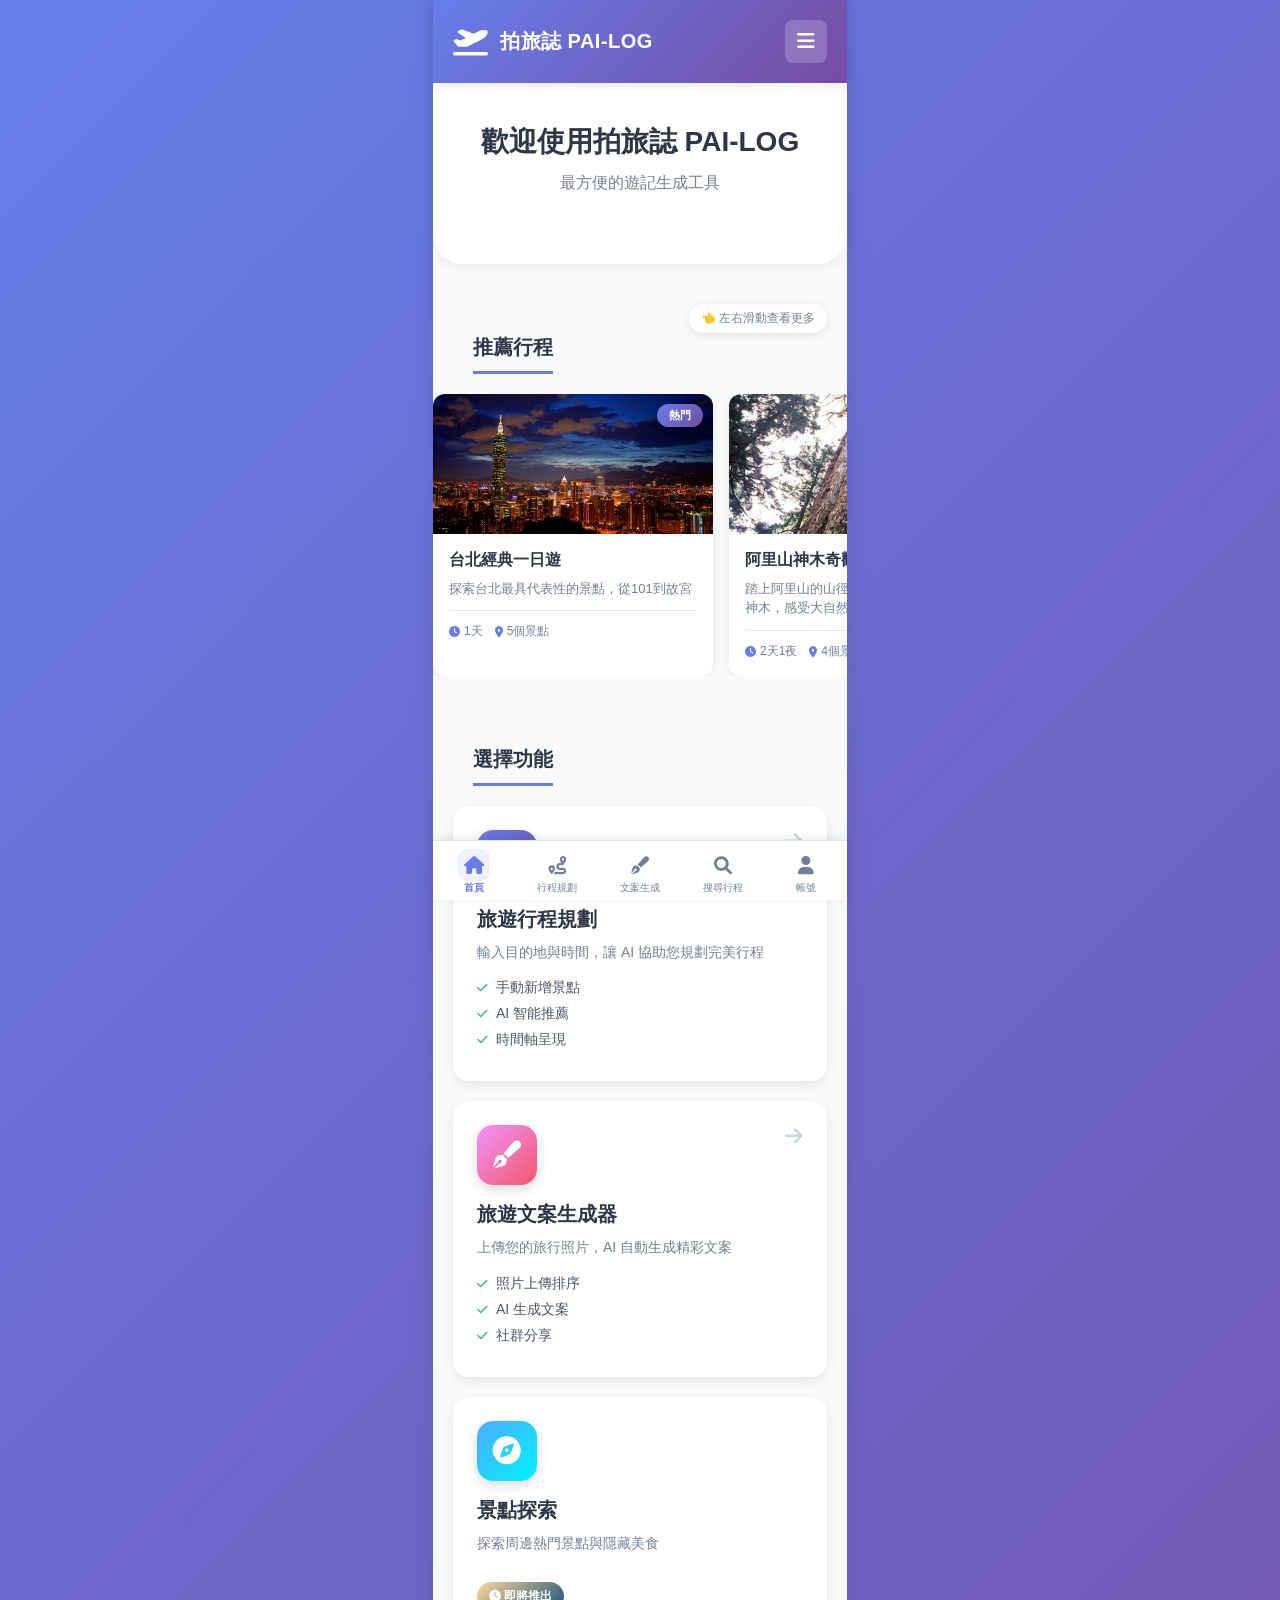
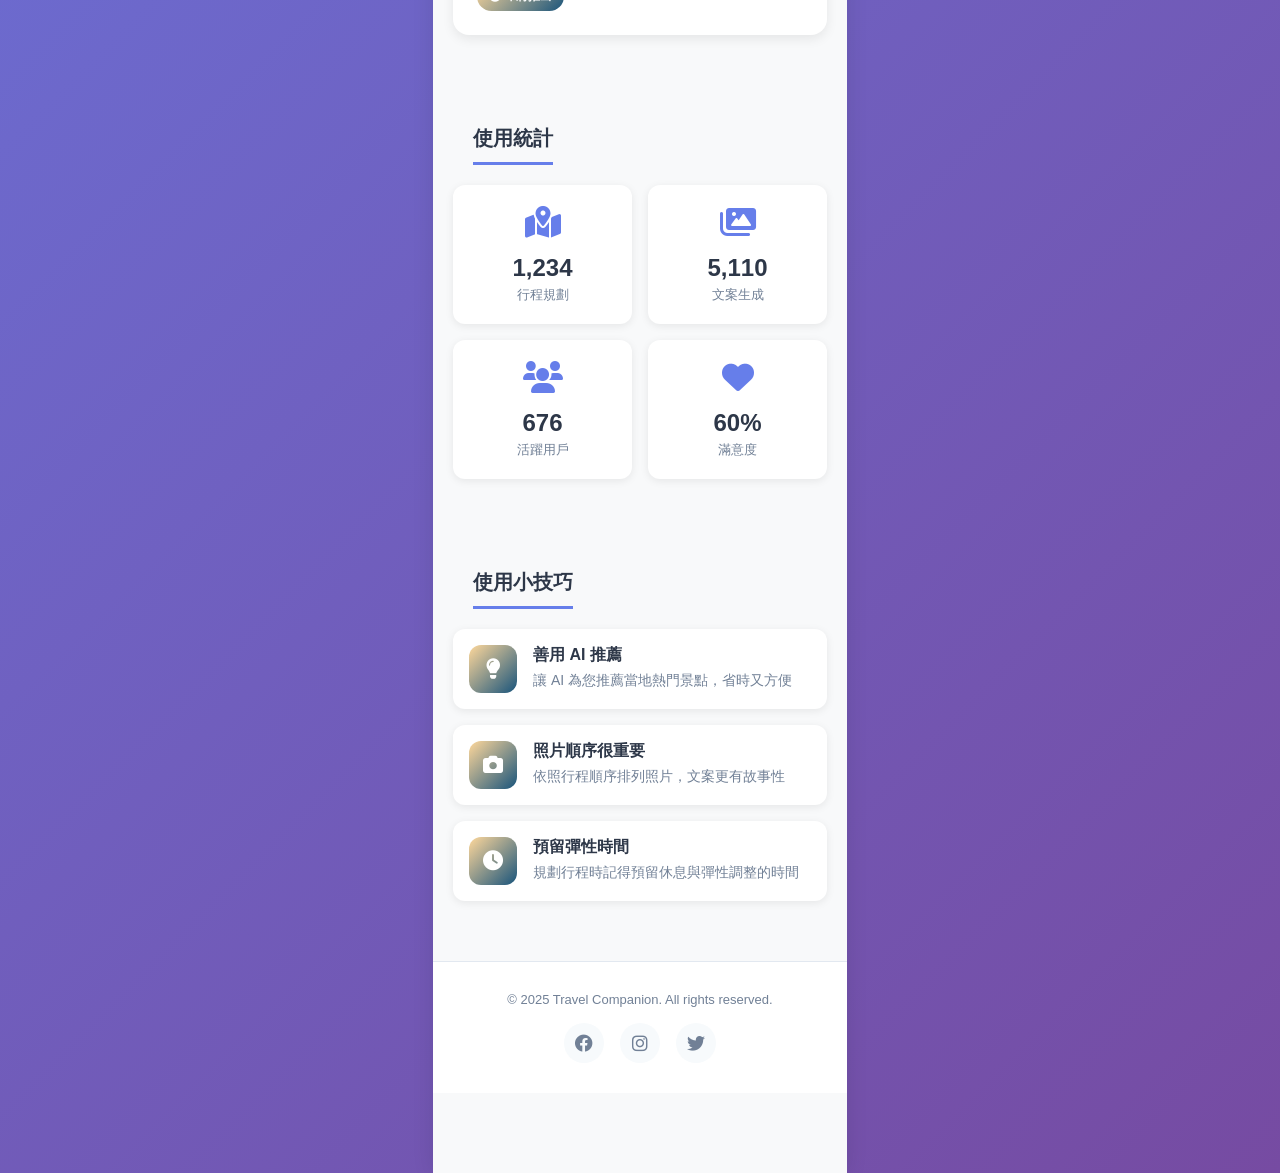
==== commit 1302273e: "change-20251101" ====
--- a/index.html
+++ b/index.html
@@ -43,7 +43,7 @@
                     </div>
                     <div class="itinerary-content">
                         <h4>台北經典一日遊</h4>
-                        <p class="itinerary-desc">探索台北最具代表性的景點，從故宮到101</p>
+                        <p class="itinerary-desc">探索台北最具代表性的景點，從101到故宮</p>
                         <div class="itinerary-info">
                             <span class="info-item">
                                 <i class="fas fa-clock"></i>
@@ -58,6 +58,51 @@
                 </div>
 
                 <!-- Itinerary Card 2 -->
+                <div class="itinerary-card">
+                    <div class="itinerary-image">
+                        <!-- 圖片路徑：可修改為 images/alishan.jpg -->
+                        <img src="image/阿里山.jpg" alt="阿里山日出">
+                    </div>
+                    <div class="itinerary-content">
+                        <h4>阿里山神木奇觀</h4>
+                        <p class="itinerary-desc">踏上阿里山的山徑，在雲霧繚繞中仰望千年神木，感受大自然的壯闊與靜謐共鳴。</p>
+                        <div class="itinerary-info">
+                            <span class="info-item">
+                                <i class="fas fa-clock"></i>
+                                2天1夜
+                            </span>
+                            <span class="info-item">
+                                <i class="fas fa-map-marker-alt"></i>
+                                4個景點
+                            </span>
+                        </div>
+                    </div>
+                </div>
+
+                <!-- Itinerary Card 3 -->
+                <div class="itinerary-card">
+                    <div class="itinerary-image">
+                        <!-- 圖片路徑：可修改為 images/hualien.jpg -->
+                        <img src="image/太魯閣.jpg" alt="花蓮太魯閣">
+                        <div class="itinerary-badge">推薦</div>
+                    </div>
+                    <div class="itinerary-content">
+                        <h4>花蓮太魯閣壯遊</h4>
+                        <p class="itinerary-desc">欣賞東台灣的壯麗山水與自然奇景</p>
+                        <div class="itinerary-info">
+                            <span class="info-item">
+                                <i class="fas fa-clock"></i>
+                                3天2夜
+                            </span>
+                            <span class="info-item">
+                                <i class="fas fa-map-marker-alt"></i>
+                                6個景點
+                            </span>
+                        </div>
+                    </div>
+                </div>
+
+                <!-- Itinerary Card 4 -->
                 <div class="itinerary-card">
                     <div class="itinerary-image">
                         <!-- 圖片路徑：可修改為 images/tainan.jpg -->
@@ -75,51 +120,6 @@
                             <span class="info-item">
                                 <i class="fas fa-map-marker-alt"></i>
                                 8個景點
-                            </span>
-                        </div>
-                    </div>
-                </div>
-
-                <!-- Itinerary Card 3 -->
-                <div class="itinerary-card">
-                    <div class="itinerary-image">
-                        <!-- 圖片路徑：可修改為 images/hualien.jpg -->
-                        <img src="image/太魯閣.jpg" alt="花蓮太魯閣">
-                        <div class="itinerary-badge">推薦</div>
-                    </div>
-                    <div class="itinerary-content">
-                        <h4>花蓮太魯閣壯遊</h4>
-                        <p class="itinerary-desc">欣賞東台灣的壯麗山水與自然奇景</p>
-                        <div class="itinerary-info">
-                            <span class="info-item">
-                                <i class="fas fa-clock"></i>
-                                3天2夜
-                            </span>
-                            <span class="info-item">
-                                <i class="fas fa-map-marker-alt"></i>
-                                6個景點
-                            </span>
-                        </div>
-                    </div>
-                </div>
-
-                <!-- Itinerary Card 4 -->
-                <div class="itinerary-card">
-                    <div class="itinerary-image">
-                        <!-- 圖片路徑：可修改為 images/alishan.jpg -->
-                        <img src="image/阿里山.jpg" alt="阿里山日出">
-                    </div>
-                    <div class="itinerary-content">
-                        <h4>阿里山賞日出之旅</h4>
-                        <p class="itinerary-desc">在雲海中迎接第一道曙光</p>
-                        <div class="itinerary-info">
-                            <span class="info-item">
-                                <i class="fas fa-clock"></i>
-                                2天1夜
-                            </span>
-                            <span class="info-item">
-                                <i class="fas fa-map-marker-alt"></i>
-                                4個景點
                             </span>
                         </div>
                     </div>
